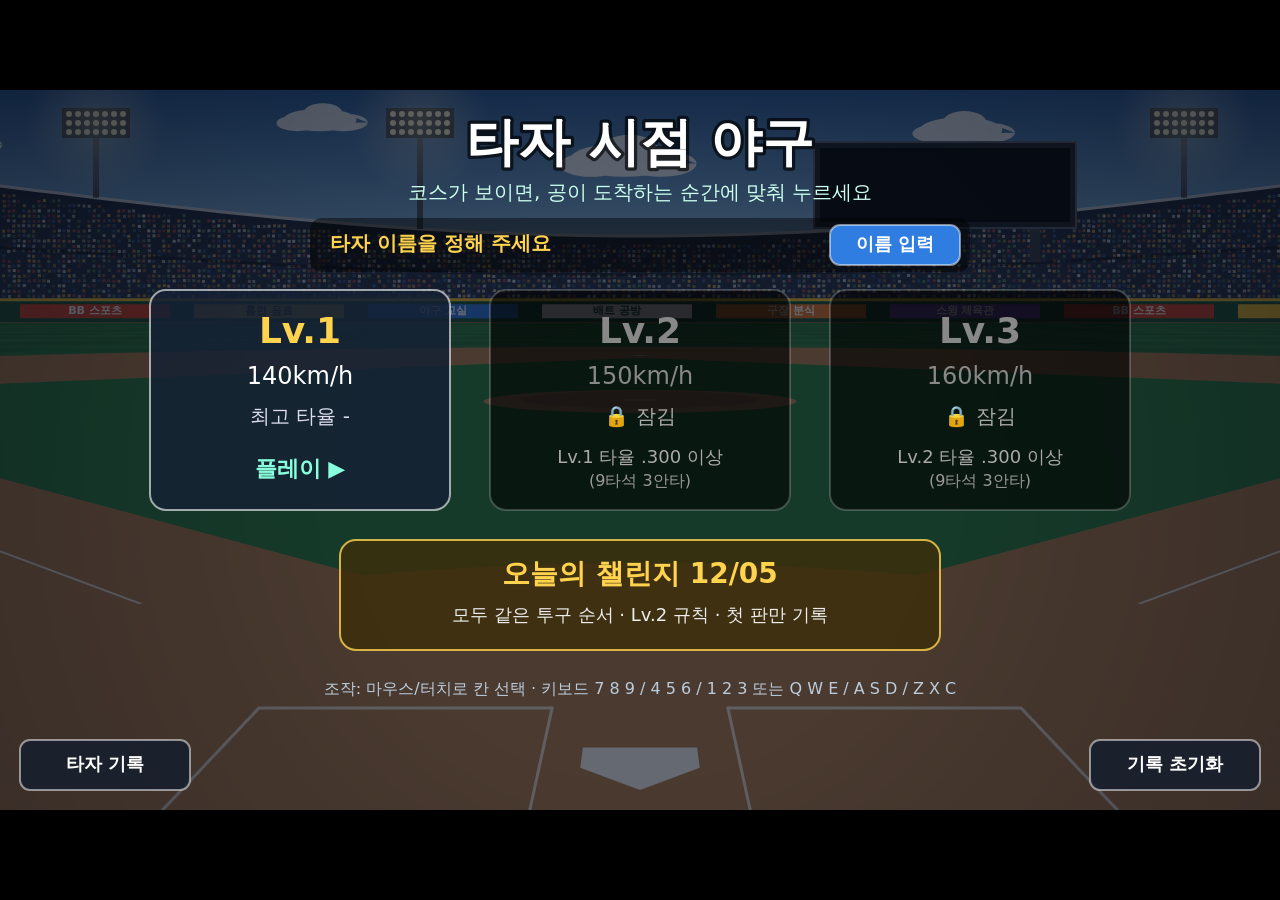
==== index.html @ cf5001ef "타자별 우타/좌타 설정 - 이름 대화상자에 우타/좌타 선택 추가(새 타자 기본 우타, 기존 타자는 저장값으로 미리 선택) - 저장 구조에 bats(R/L) 추가: 정규화·검증·병합" ====
<!doctype html>
<html lang="ko">
  <head>
    <meta charset="utf-8" />
    <meta name="viewport" content="width=device-width, initial-scale=1, viewport-fit=cover, user-scalable=no" />
    <title>타자 시점 야구</title>
    <link rel="stylesheet" href="./css/style.css" />
  </head>
  <body>
    <canvas id="game" width="1280" height="720"></canvas>

    <!-- 타자 이름 입력 대화상자 -->
    <div id="name-dialog" class="dialog" hidden>
      <form id="name-form" class="dialog-box" autocomplete="off" novalidate>
        <h2>타자 이름</h2>
        <input id="name-input" type="text" maxlength="8" placeholder="이름 (1~8자)" enterkeyhint="done" spellcheck="false" />
        <p id="name-error" class="dialog-error" aria-live="polite"></p>
        <div class="bats" role="radiogroup" aria-label="타석">
          <label><input type="radio" name="bats" value="R" checked /><span>우타</span></label>
          <label><input type="radio" name="bats" value="L" /><span>좌타</span></label>
        </div>
        <div id="name-list" class="chips"></div>
        <div class="dialog-actions">
          <button type="button" id="name-cancel">취소</button>
          <button type="submit" class="primary">확인</button>
        </div>
      </form>
    </div>

    <!-- ES module 대신 일반 script (file://에서도 동작). 순서 중요 -->
    <script src="./js/config.js"></script>
    <script src="./js/rng.js"></script>
    <script src="./js/pitcher.js"></script>
    <script src="./js/judge.js"></script>
    <script src="./js/game.js"></script>
    <script src="./js/storage.js"></script>
    <script src="./js/scene.js"></script>
    <script src="./js/renderer.js"></script>
    <script src="./js/input.js"></script>
    <script src="./js/main.js"></script>
  </body>
</html>
---- css/style.css ----
html,
body {
  margin: 0;
  height: 100%;
  overflow: hidden;
  overscroll-behavior: none;
  background: #000;
}

body {
  display: flex;
  align-items: center;
  justify-content: center;
  height: 100dvh;
}

/* 타자 이름 대화상자 */
.dialog {
  position: fixed;
  inset: 0;
  display: flex;
  align-items: center;
  justify-content: center;
  background: rgba(0, 0, 0, 0.6);
  font-family: system-ui, -apple-system, "Segoe UI", "Apple SD Gothic Neo", "Malgun Gothic", sans-serif;
}

.dialog[hidden] {
  display: none;
}

.dialog-box {
  width: min(420px, calc(100vw - 32px));
  max-height: calc(100dvh - 32px);
  overflow-y: auto;
  box-sizing: border-box;
  padding: 20px;
  border-radius: 14px;
  background: #13213a;
  color: #fff;
  border: 1px solid rgba(255, 255, 255, 0.25);
}

.dialog-box h2 {
  margin: 0 0 12px;
  font-size: 20px;
}

#name-input {
  width: 100%;
  box-sizing: border-box;
  padding: 12px;
  font-size: 18px; /* 16px 이상이어야 iOS에서 자동 확대 안 됨 */
  border-radius: 8px;
  border: 2px solid #4a6a9a;
  background: #0b1526;
  color: #fff;
}

#name-input:focus {
  outline: none;
  border-color: #ffd34d;
}

.dialog-error {
  min-height: 20px;
  margin: 6px 0;
  color: #ff8a8a;
  font-size: 14px;
}

/* 우타/좌타 선택 */
.bats {
  display: flex;
  gap: 8px;
  margin-bottom: 14px;
}

.bats label {
  flex: 1;
}

.bats input {
  position: absolute;
  opacity: 0;
  pointer-events: none;
}

.bats span {
  display: flex;
  align-items: center;
  justify-content: center;
  min-height: 44px;
  border-radius: 8px;
  border: 2px solid rgba(255, 255, 255, 0.3);
  background: #0b1526;
  font-size: 16px;
  cursor: pointer;
  touch-action: manipulation;
}

.bats input:checked + span {
  border-color: #ffd34d;
  background: #3a3010;
  color: #ffd34d;
  font-weight: bold;
}

.bats input:focus-visible + span {
  outline: 2px solid #fff;
  outline-offset: 2px;
}

.chips {
  display: flex;
  flex-wrap: wrap;
  gap: 8px;
  margin-bottom: 14px;
}

.chips:empty {
  display: none;
}

.chips button,
.dialog-actions button {
  min-height: 44px;
  padding: 0 14px;
  font: inherit;
  font-size: 16px;
  border-radius: 8px;
  border: 1px solid rgba(255, 255, 255, 0.4);
  background: #1e3254;
  color: #fff;
  cursor: pointer;
  touch-action: manipulation;
}

.dialog-actions {
  display: flex;
  justify-content: flex-end;
  gap: 8px;
}

.dialog-actions .primary {
  background: #2f7de1;
  border-color: #2f7de1;
  font-weight: bold;
}

#game {
  display: block;
  touch-action: none;
  user-select: none;
  -webkit-user-select: none;
  -webkit-touch-callout: none;
  -webkit-tap-highlight-color: transparent;
}
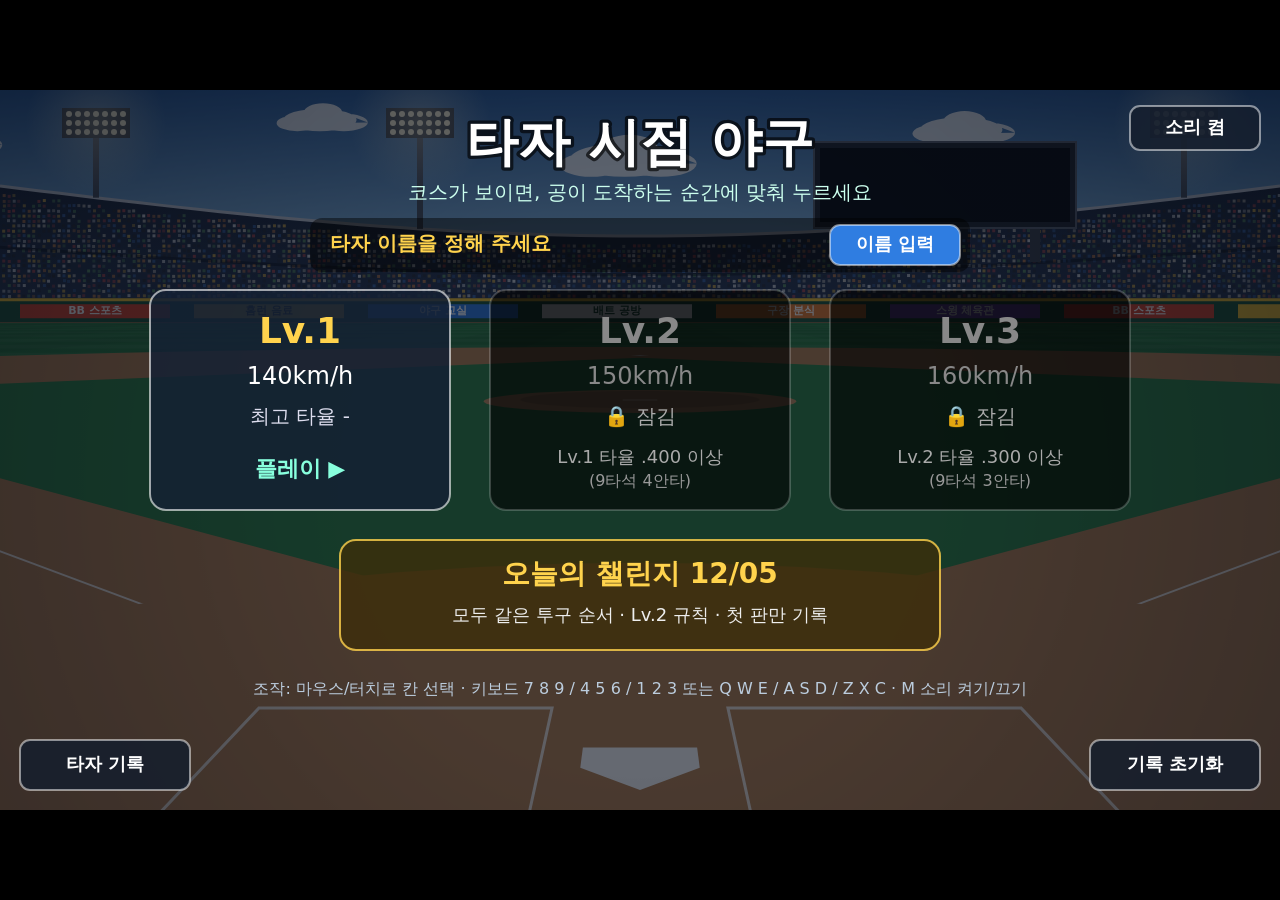
==== commit 9d226985: "M3: 효과음·음소거, 결과 화면 연출, 난이도 시뮬레이션 - js/audio.js: WebAudio 합성 효과음(투구·스윙·타격·파울·미트·아웃·삼진·환호·팡파르), 첫 입력 후" ====
--- a/index.html
+++ b/index.html
@@ -34,6 +34,7 @@
     <script src="./js/judge.js"></script>
     <script src="./js/game.js"></script>
     <script src="./js/storage.js"></script>
+    <script src="./js/audio.js"></script>
     <script src="./js/scene.js"></script>
     <script src="./js/renderer.js"></script>
     <script src="./js/input.js"></script>
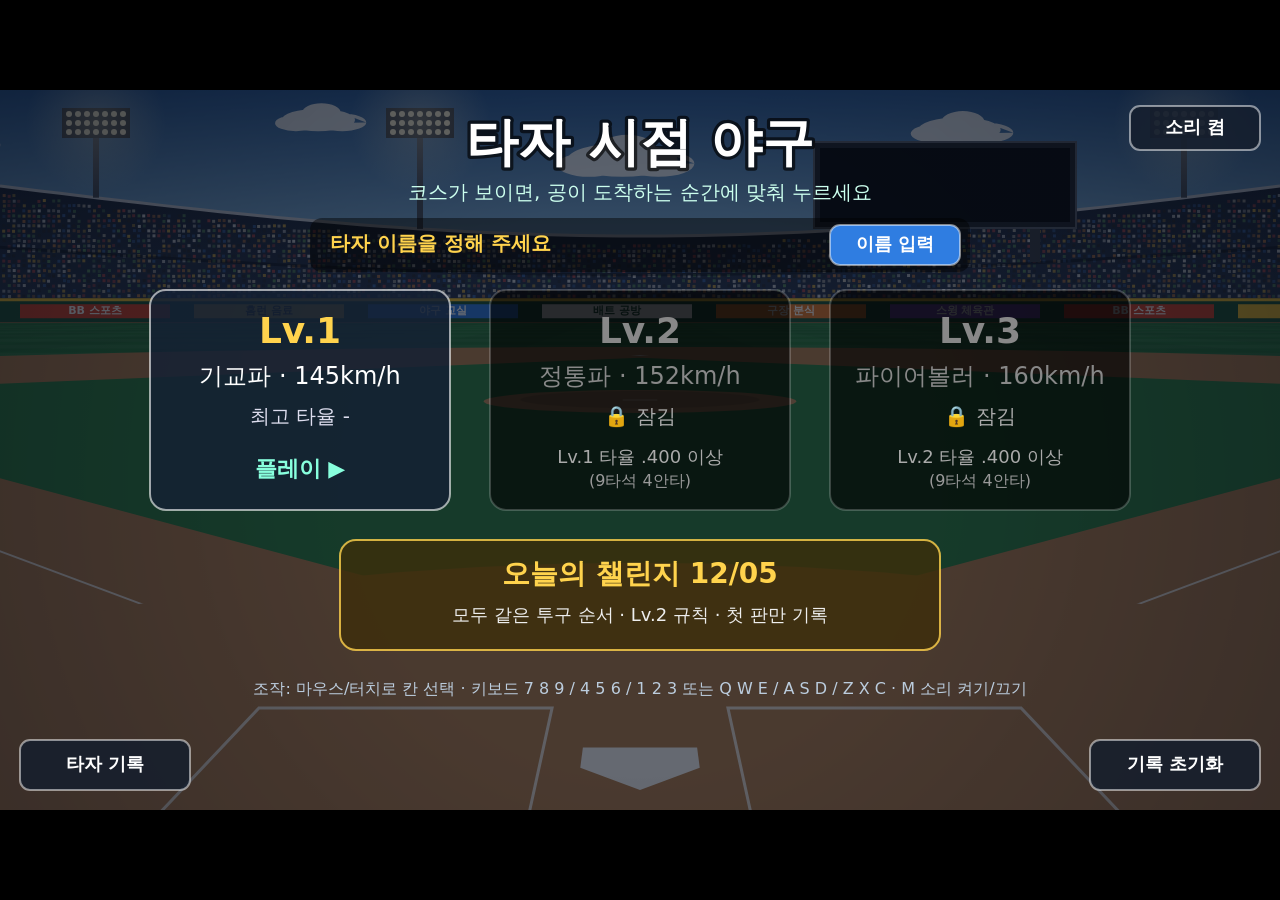
==== commit de21560b: "관중 소리를 CC0 녹음으로 바꿀 수 있는 구조 추가 (녹음 없으면 합성음) - sounds/<슬롯>.mp3 → node tools/embed-sounds.js → js/sound" ====
--- a/index.html
+++ b/index.html
@@ -34,6 +34,7 @@
     <script src="./js/judge.js"></script>
     <script src="./js/game.js"></script>
     <script src="./js/storage.js"></script>
+    <script src="./js/sounds-data.js"></script>
     <script src="./js/audio.js"></script>
     <script src="./js/scene.js"></script>
     <script src="./js/renderer.js"></script>
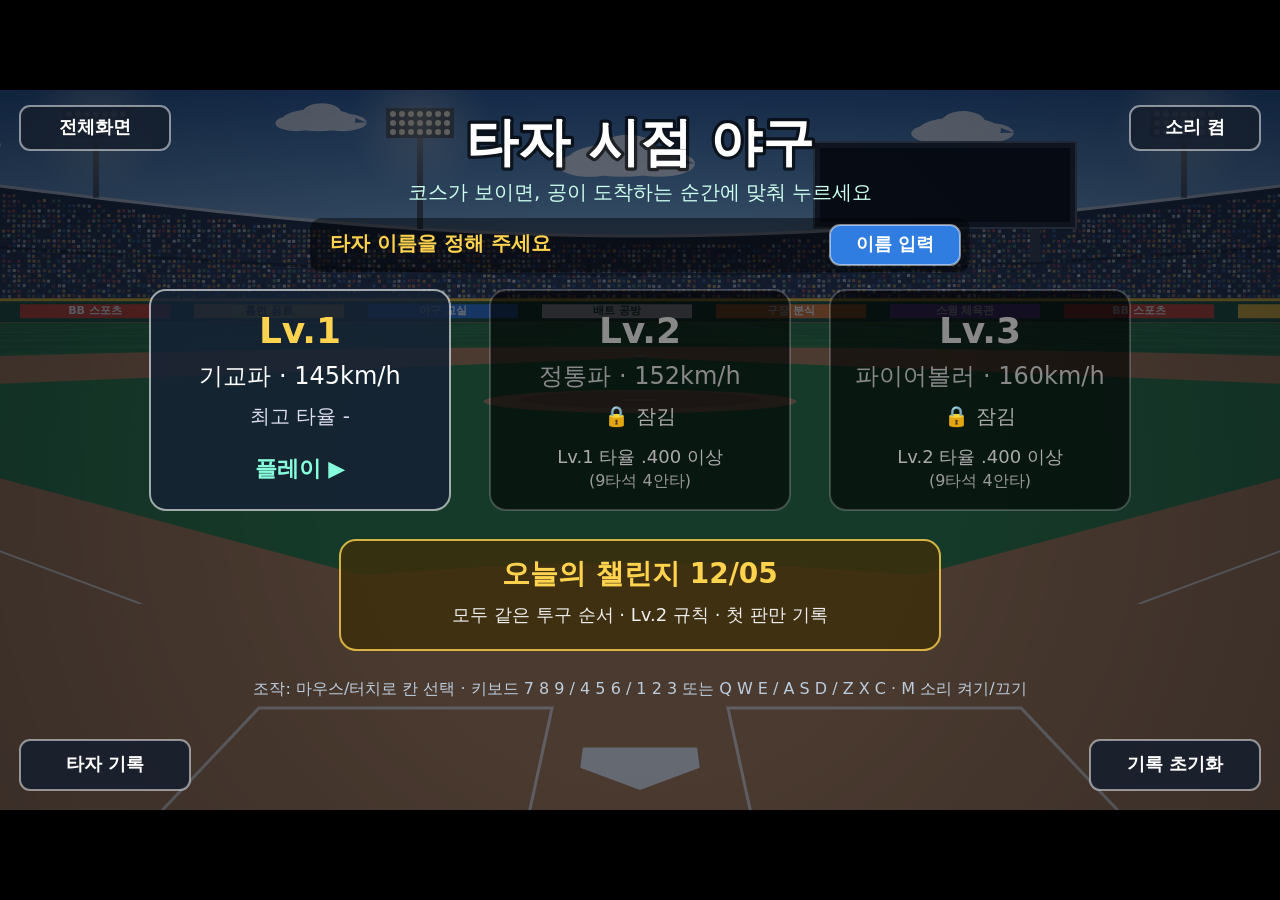
==== commit b642a3db: "M5-1: 터치/화면 대응 - 터치 패드(HTML 오버레이, 칸 60px, 안전 영역 안쪽, 오른쪽/왼쪽 설정), 누른 칸 존 하이라이트 - 터치 배치: 오른쪽 위 일시정지 하나," ====
--- a/index.html
+++ b/index.html
@@ -8,6 +8,21 @@
   </head>
   <body>
     <canvas id="game" width="1280" height="720"></canvas>
+
+    <!-- 터치 패드 (터치 기기의 게임 화면에서만). 존을 직접 누르면 손가락이 공을 가리기 때문 -->
+    <div id="touch-pad" hidden aria-label="타격 패드">
+      <button type="button" data-row="0" data-col="0"></button><button type="button" data-row="0" data-col="1"></button><button type="button" data-row="0" data-col="2"></button>
+      <button type="button" data-row="1" data-col="0"></button><button type="button" data-row="1" data-col="1"></button><button type="button" data-row="1" data-col="2"></button>
+      <button type="button" data-row="2" data-col="0"></button><button type="button" data-row="2" data-col="1"></button><button type="button" data-row="2" data-col="2"></button>
+    </div>
+
+    <!-- 세로 화면 안내 -->
+    <div id="rotate" hidden>
+      <div class="rotate-box">
+        <div class="rotate-icon" aria-hidden="true"></div>
+        <p>폰을 가로로 돌려주세요</p>
+      </div>
+    </div>
 
     <!-- 타자 이름 입력 대화상자 -->
     <div id="name-dialog" class="dialog" hidden>
--- a/css/style.css
+++ b/css/style.css
@@ -7,11 +7,103 @@
   background: #000;
 }
 
+/* 노치/홈바: 안전 영역 안쪽에 캔버스를 둔다. JS는 --sa-* 값을 읽어 크기를 계산 */
+:root {
+  --sa-top: env(safe-area-inset-top, 0px);
+  --sa-right: env(safe-area-inset-right, 0px);
+  --sa-bottom: env(safe-area-inset-bottom, 0px);
+  --sa-left: env(safe-area-inset-left, 0px);
+  --pad-cell: 60px;
+  --pad-gap: 6px;
+  --pad-margin: 12px;
+}
+
 body {
   display: flex;
   align-items: center;
   justify-content: center;
   height: 100dvh;
+  box-sizing: border-box;
+  padding: var(--sa-top) var(--sa-right) var(--sa-bottom) var(--sa-left);
+  -webkit-text-size-adjust: 100%;
+}
+
+/* 터치 패드 */
+#touch-pad {
+  position: fixed;
+  right: calc(var(--sa-right) + var(--pad-margin));
+  bottom: calc(var(--sa-bottom) + var(--pad-margin));
+  display: grid;
+  grid-template-columns: repeat(3, var(--pad-cell));
+  grid-template-rows: repeat(3, var(--pad-cell));
+  gap: var(--pad-gap);
+  padding: var(--pad-gap);
+  border-radius: 14px;
+  background: rgba(10, 15, 25, 0.35);
+  touch-action: none;
+  user-select: none;
+  -webkit-user-select: none;
+  -webkit-touch-callout: none;
+  -webkit-tap-highlight-color: transparent;
+}
+
+#touch-pad[hidden] {
+  display: none;
+}
+
+#touch-pad.left {
+  right: auto;
+  left: calc(var(--sa-left) + var(--pad-margin));
+}
+
+#touch-pad button {
+  margin: 0;
+  padding: 0;
+  border-radius: 10px;
+  border: 2px solid rgba(255, 255, 255, 0.55);
+  background: rgba(255, 255, 255, 0.12);
+  touch-action: none;
+}
+
+#touch-pad button.hit {
+  background: rgba(255, 211, 77, 0.55);
+  border-color: #ffd34d;
+}
+
+/* 세로 화면 안내 */
+#rotate {
+  position: fixed;
+  inset: 0;
+  display: flex;
+  align-items: center;
+  justify-content: center;
+  background: #0f1c30;
+  color: #fff;
+  font-family: system-ui, -apple-system, "Segoe UI", "Apple SD Gothic Neo", "Malgun Gothic", sans-serif;
+  z-index: 10;
+}
+
+#rotate[hidden] {
+  display: none;
+}
+
+.rotate-box {
+  text-align: center;
+  font-size: 20px;
+}
+
+.rotate-icon {
+  width: 46px;
+  height: 80px;
+  margin: 0 auto 18px;
+  border: 4px solid #ffd34d;
+  border-radius: 10px;
+  animation: rotate-hint 1.6s ease-in-out infinite;
+}
+
+@keyframes rotate-hint {
+  0%, 20% { transform: rotate(0deg); }
+  60%, 100% { transform: rotate(-90deg); }
 }
 
 /* 타자 이름 대화상자 */
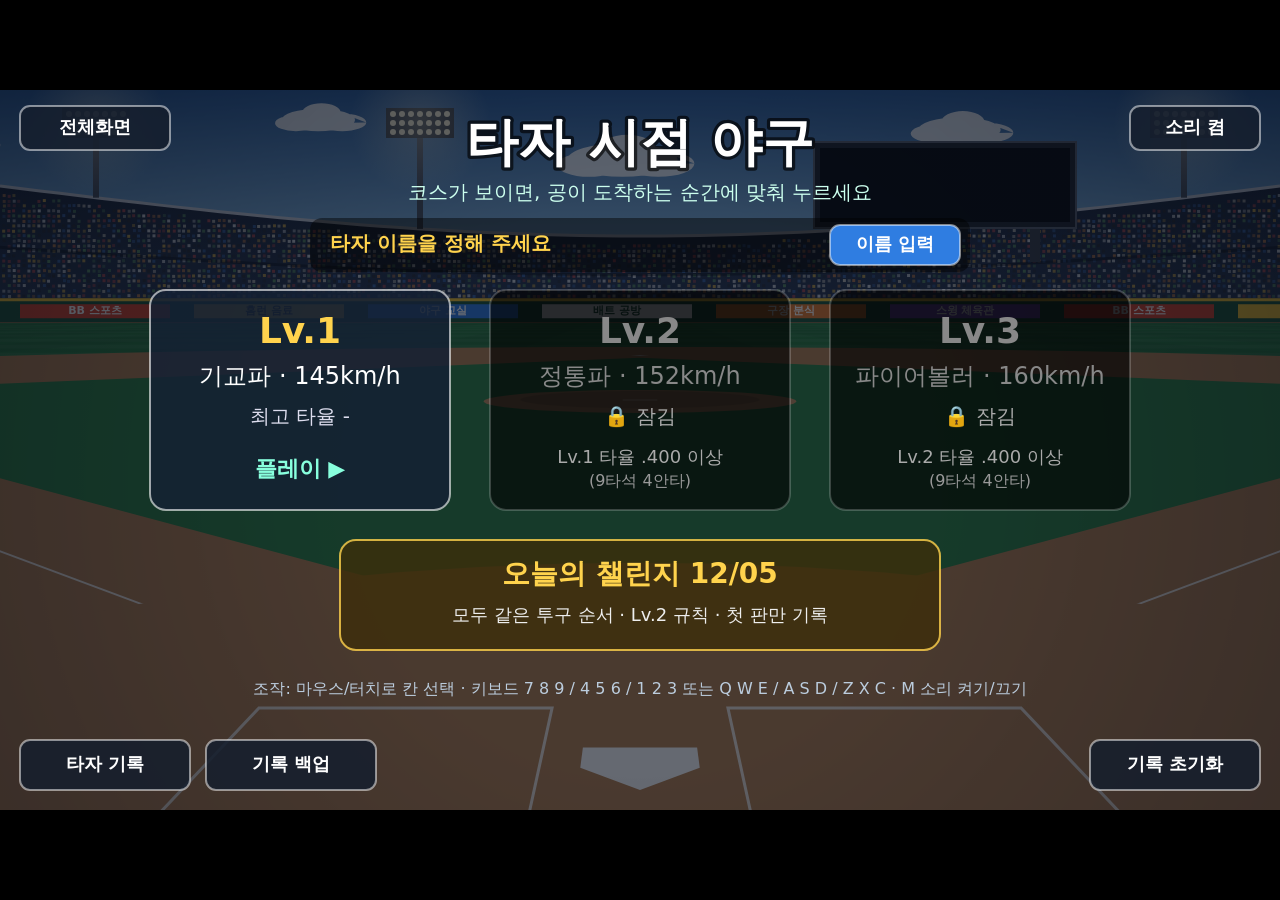
==== commit 4c3680c3: "M5-2: 결과 공유 카드와 기록 백업(내보내기/가져오기) - 결과 화면 '결과 공유': 1280x720 PNG 카드, 공유 시트 지원 시 공유, 아니면 내려받기 - 타이틀 '기록" ====
--- a/index.html
+++ b/index.html
@@ -8,6 +8,31 @@
   </head>
   <body>
     <canvas id="game" width="1280" height="720"></canvas>
+
+    <!-- 기록 백업 (내보내기/가져오기, 서버 없음) -->
+    <div id="backup-dialog" class="dialog" hidden>
+      <div class="dialog-box wide" role="dialog" aria-labelledby="backup-title">
+        <h2 id="backup-title">기록 백업</h2>
+        <p class="dialog-note">다른 기기로 기록을 옮길 때 씁니다. 기록은 이 기기에만 저장되고 서버로 보내지 않습니다.</p>
+        <h3>내보내기</h3>
+        <textarea id="export-text" readonly rows="3" spellcheck="false"></textarea>
+        <div class="dialog-actions start">
+          <button type="button" id="export-copy">복사</button>
+          <button type="button" id="export-file">파일로 저장</button>
+        </div>
+        <h3>가져오기</h3>
+        <textarea id="import-text" rows="3" spellcheck="false" placeholder="다른 기기에서 내보낸 기록을 붙여넣으세요"></textarea>
+        <div class="dialog-actions start">
+          <button type="button" id="import-paste" class="primary">붙여넣은 기록 가져오기</button>
+          <button type="button" id="import-file-btn">파일에서 가져오기</button>
+          <input type="file" id="import-file" accept=".json,application/json,text/plain" hidden />
+        </div>
+        <p id="backup-msg" class="dialog-msg" aria-live="polite"></p>
+        <div class="dialog-actions">
+          <button type="button" id="backup-close">닫기</button>
+        </div>
+      </div>
+    </div>
 
     <!-- 터치 패드 (터치 기기의 게임 화면에서만). 존을 직접 누르면 손가락이 공을 가리기 때문 -->
     <div id="touch-pad" hidden aria-label="타격 패드">
--- a/css/style.css
+++ b/css/style.css
@@ -138,6 +138,56 @@
   font-size: 20px;
 }
 
+.dialog-box.wide {
+  width: min(560px, calc(100vw - 32px));
+}
+
+.dialog-box h3 {
+  margin: 14px 0 6px;
+  font-size: 16px;
+  color: #ffd34d;
+}
+
+.dialog-note {
+  margin: 0 0 4px;
+  color: #9ab;
+  font-size: 14px;
+}
+
+.dialog-box textarea {
+  width: 100%;
+  box-sizing: border-box;
+  padding: 8px;
+  font: 13px/1.4 ui-monospace, Consolas, monospace;
+  border-radius: 8px;
+  border: 2px solid #4a6a9a;
+  background: #0b1526;
+  color: #fff;
+  resize: vertical;
+}
+
+.dialog-box textarea:focus {
+  outline: none;
+  border-color: #ffd34d;
+}
+
+.dialog-msg {
+  min-height: 20px;
+  margin: 10px 0 0;
+  font-size: 14px;
+  color: #7cf29a;
+}
+
+.dialog-msg.error {
+  color: #ff8a8a;
+}
+
+.dialog-actions.start {
+  justify-content: flex-start;
+  flex-wrap: wrap;
+  margin-top: 8px;
+}
+
 #name-input {
   width: 100%;
   box-sizing: border-box;
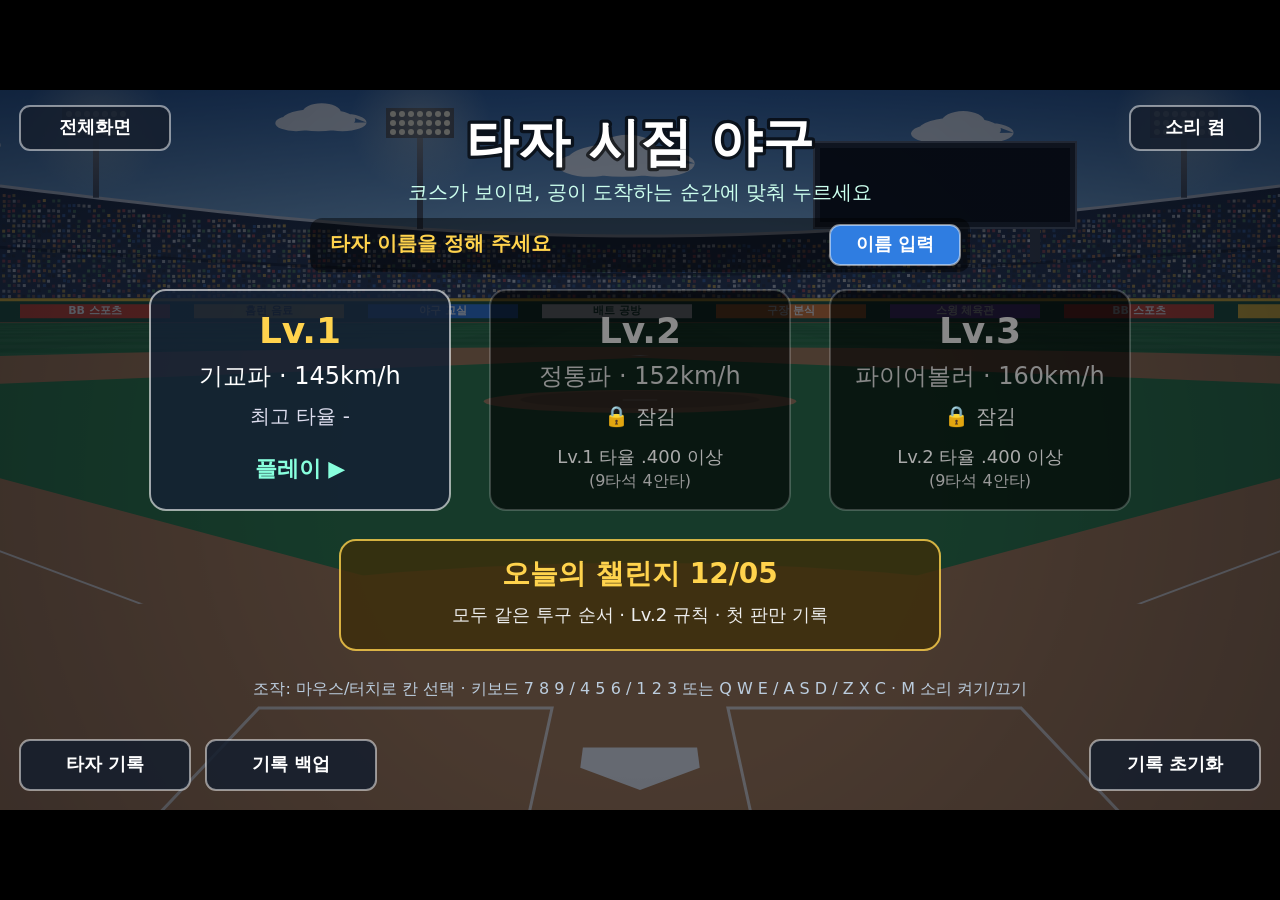
==== commit b2ad2d1d: "M5-3/M5-4: PWA (매니페스트, 아이콘, 서비스 워커)와 배포 준비 - tools/make-icons.js: Node 내장 zlib로 아이콘 PNG 생성(any/maska" ====
--- a/index.html
+++ b/index.html
@@ -4,6 +4,23 @@
     <meta charset="utf-8" />
     <meta name="viewport" content="width=device-width, initial-scale=1, viewport-fit=cover, user-scalable=no" />
     <title>타자 시점 야구</title>
+    <meta name="theme-color" content="#0f1c30" />
+    <!-- 매니페스트는 http/https에서만 연결 (file://에서는 Chrome이 CORS 오류를 남김) -->
+    <script>
+      if (/^https?:$/.test(location.protocol)) {
+        var m = document.createElement('link');
+        m.rel = 'manifest';
+        m.href = './manifest.webmanifest';
+        document.head.appendChild(m);
+      }
+    </script>
+    <link rel="icon" type="image/png" sizes="32x32" href="./icons/favicon-32.png" />
+    <!-- iOS 홈 화면 추가 -->
+    <meta name="apple-mobile-web-app-capable" content="yes" />
+    <meta name="mobile-web-app-capable" content="yes" />
+    <meta name="apple-mobile-web-app-title" content="타자 야구" />
+    <meta name="apple-mobile-web-app-status-bar-style" content="black-translucent" />
+    <link rel="apple-touch-icon" href="./icons/apple-touch-icon.png" />
     <link rel="stylesheet" href="./css/style.css" />
   </head>
   <body>
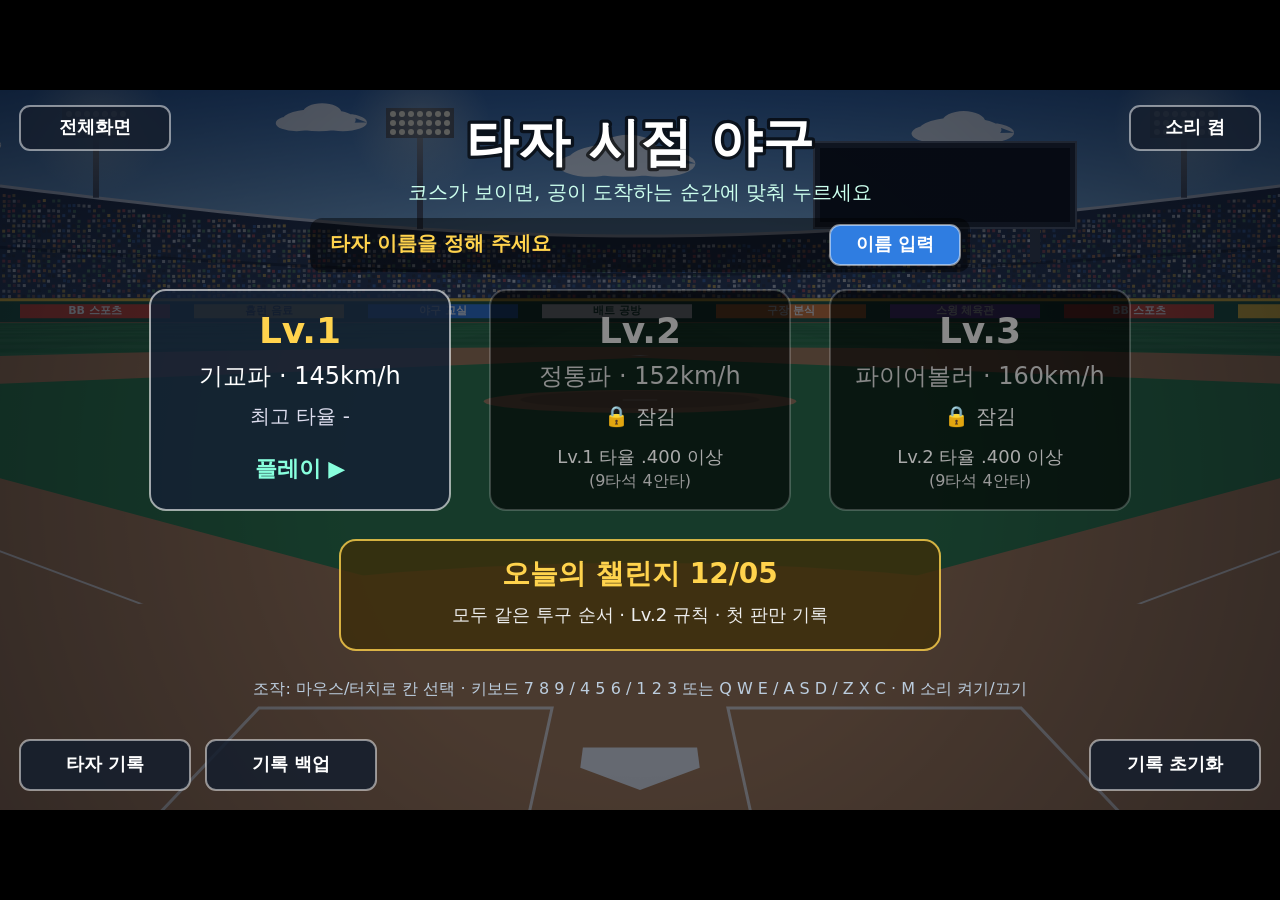
==== commit 752519cb: "넓은 화면 양옆 배경 채우기, 휴대폰 이름 창 키보드 대응 - 16:9보다 넓은 화면: 캔버스를 넓히고 게임 내용은 가운데, 배경만 양옆으로 확장(최대 1.45배) - 이름 창: " ====
--- a/index.html
+++ b/index.html
@@ -70,12 +70,12 @@
     <div id="name-dialog" class="dialog" hidden>
       <form id="name-form" class="dialog-box" autocomplete="off" novalidate>
         <h2>타자 이름</h2>
-        <input id="name-input" type="text" maxlength="8" placeholder="이름 (1~8자)" enterkeyhint="done" spellcheck="false" />
-        <p id="name-error" class="dialog-error" aria-live="polite"></p>
         <div class="bats" role="radiogroup" aria-label="타석">
           <label><input type="radio" name="bats" value="R" checked /><span>우타</span></label>
           <label><input type="radio" name="bats" value="L" /><span>좌타</span></label>
         </div>
+        <input id="name-input" type="text" maxlength="8" placeholder="이름 (1~8자)" enterkeyhint="done" spellcheck="false" />
+        <p id="name-error" class="dialog-error" aria-live="polite"></p>
         <div id="name-list" class="chips"></div>
         <div class="dialog-actions">
           <button type="button" id="name-cancel">취소</button>
--- a/css/style.css
+++ b/css/style.css
@@ -121,6 +121,69 @@
   display: none;
 }
 
+/* 높이가 낮은 화면(휴대폰 가로, 키보드가 올라온 상태): 위쪽에 붙이고 여백을 줄임 */
+@media (max-height: 500px) {
+  .dialog {
+    align-items: flex-start;
+    padding-top: calc(var(--sa-top) + 6px);
+  }
+
+  .dialog-box {
+    padding: 12px 16px;
+    max-height: calc(100dvh - 12px);
+  }
+
+  .dialog-box h2 {
+    margin-bottom: 8px;
+    font-size: 17px;
+  }
+
+  /* 이름 창: 키보드가 올라와도 보이도록 [이름 칸][우타][좌타]를 맨 위 한 줄에 */
+  #name-form {
+    display: flex;
+    flex-wrap: wrap;
+    align-items: center;
+    gap: 8px;
+    width: min(560px, calc(100vw - 24px));
+    padding: 8px 12px;
+  }
+
+  #name-form h2 {
+    display: none;
+  }
+
+  #name-form #name-input {
+    order: 1;
+    flex: 1 1 180px;
+    width: auto;
+    padding: 8px 10px;
+  }
+
+  #name-form .bats {
+    order: 2;
+    flex: 0 0 176px;
+    margin: 0;
+  }
+
+  #name-form .dialog-error {
+    order: 3;
+    flex-basis: 100%;
+    min-height: 0;
+    margin: 0;
+  }
+
+  #name-form .chips {
+    order: 4;
+    flex-basis: 100%;
+    margin: 0;
+  }
+
+  #name-form .dialog-actions {
+    order: 5;
+    flex-basis: 100%;
+  }
+}
+
 .dialog-box {
   width: min(420px, calc(100vw - 32px));
   max-height: calc(100dvh - 32px);
@@ -215,7 +278,7 @@
 .bats {
   display: flex;
   gap: 8px;
-  margin-bottom: 14px;
+  margin-bottom: 10px;
 }
 
 .bats label {
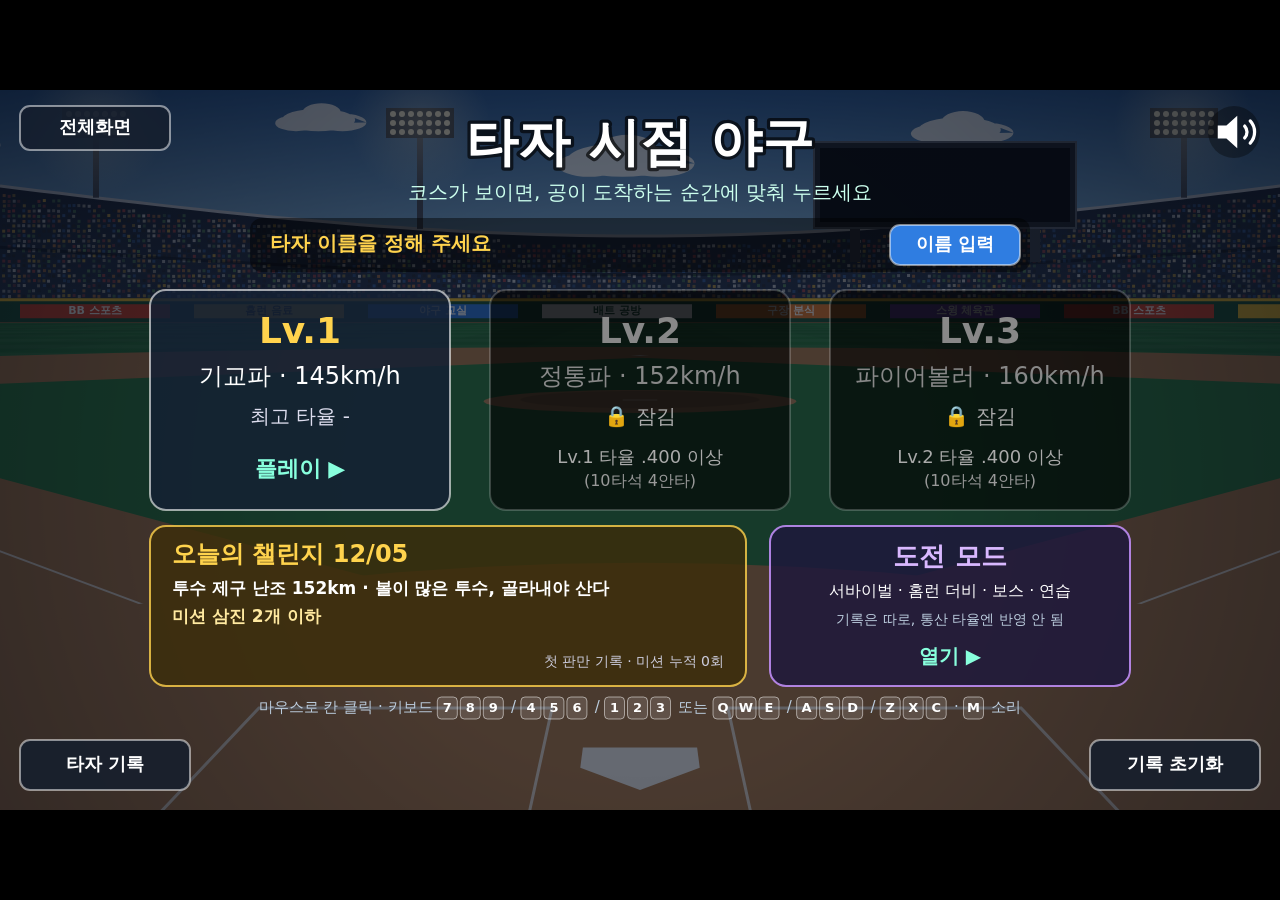
==== commit 48d57dad: "타자 유니폼 색·등번호 선택 - 이름 창에서 유니폼 7색과 등번호(0~99, 비우면 없음)를 골라 타자별 저장 - 경기 화면 타자의 유니폼·헬멧 색, 등에 이름과 번호 (우타자도 " ====
--- a/index.html
+++ b/index.html
@@ -75,6 +75,11 @@
           <label><input type="radio" name="bats" value="L" /><span>좌타</span></label>
         </div>
         <input id="name-input" type="text" maxlength="8" placeholder="이름 (1~8자)" enterkeyhint="done" spellcheck="false" />
+        <div class="uniform">
+          <span class="uniform-label">유니폼</span>
+          <div id="uniform-colors" class="swatches" role="radiogroup" aria-label="유니폼 색"></div>
+          <label class="uniform-number">등번호 <input id="number-input" type="text" inputmode="numeric" pattern="[0-9]*" maxlength="2" placeholder="없음" enterkeyhint="done" /></label>
+        </div>
         <p id="name-error" class="dialog-error" aria-live="polite"></p>
         <div id="name-list" class="chips"></div>
         <div class="dialog-actions">
--- a/css/style.css
+++ b/css/style.css
@@ -165,6 +165,12 @@
     margin: 0;
   }
 
+  #name-form .uniform {
+    order: 3;
+    flex-basis: 100%;
+    margin: 0;
+  }
+
   #name-form .dialog-error {
     order: 3;
     flex-basis: 100%;
@@ -314,6 +320,77 @@
 .bats input:focus-visible + span {
   outline: 2px solid #fff;
   outline-offset: 2px;
+}
+
+/* 유니폼 색(동그란 견본) + 등번호 */
+.uniform {
+  display: flex;
+  flex-wrap: wrap;
+  align-items: center;
+  gap: 8px 12px;
+  margin: 10px 0 2px;
+}
+
+.uniform-label {
+  font-size: 15px;
+  color: #bcd;
+}
+
+.swatches {
+  display: flex;
+  gap: 6px;
+}
+
+.swatches input {
+  position: absolute;
+  opacity: 0;
+  pointer-events: none;
+}
+
+.swatches span {
+  display: block;
+  width: 30px;
+  height: 30px;
+  border-radius: 50%;
+  border: 3px solid rgba(255, 255, 255, 0.25);
+  box-sizing: border-box;
+  cursor: pointer;
+  touch-action: manipulation;
+}
+
+.swatches input:checked + span {
+  border-color: #ffd34d;
+  box-shadow: 0 0 0 2px #13213a, 0 0 0 4px #ffd34d;
+}
+
+.swatches input:focus-visible + span {
+  outline: 2px solid #fff;
+  outline-offset: 3px;
+}
+
+.uniform-number {
+  display: flex;
+  align-items: center;
+  gap: 6px;
+  font-size: 15px;
+  color: #bcd;
+}
+
+#number-input {
+  width: 64px;
+  box-sizing: border-box;
+  padding: 6px 8px;
+  font-size: 18px; /* iOS 자동 확대 방지 */
+  text-align: center;
+  border-radius: 8px;
+  border: 2px solid #4a6a9a;
+  background: #0b1526;
+  color: #fff;
+}
+
+#number-input:focus {
+  outline: none;
+  border-color: #ffd34d;
 }
 
 .chips {
